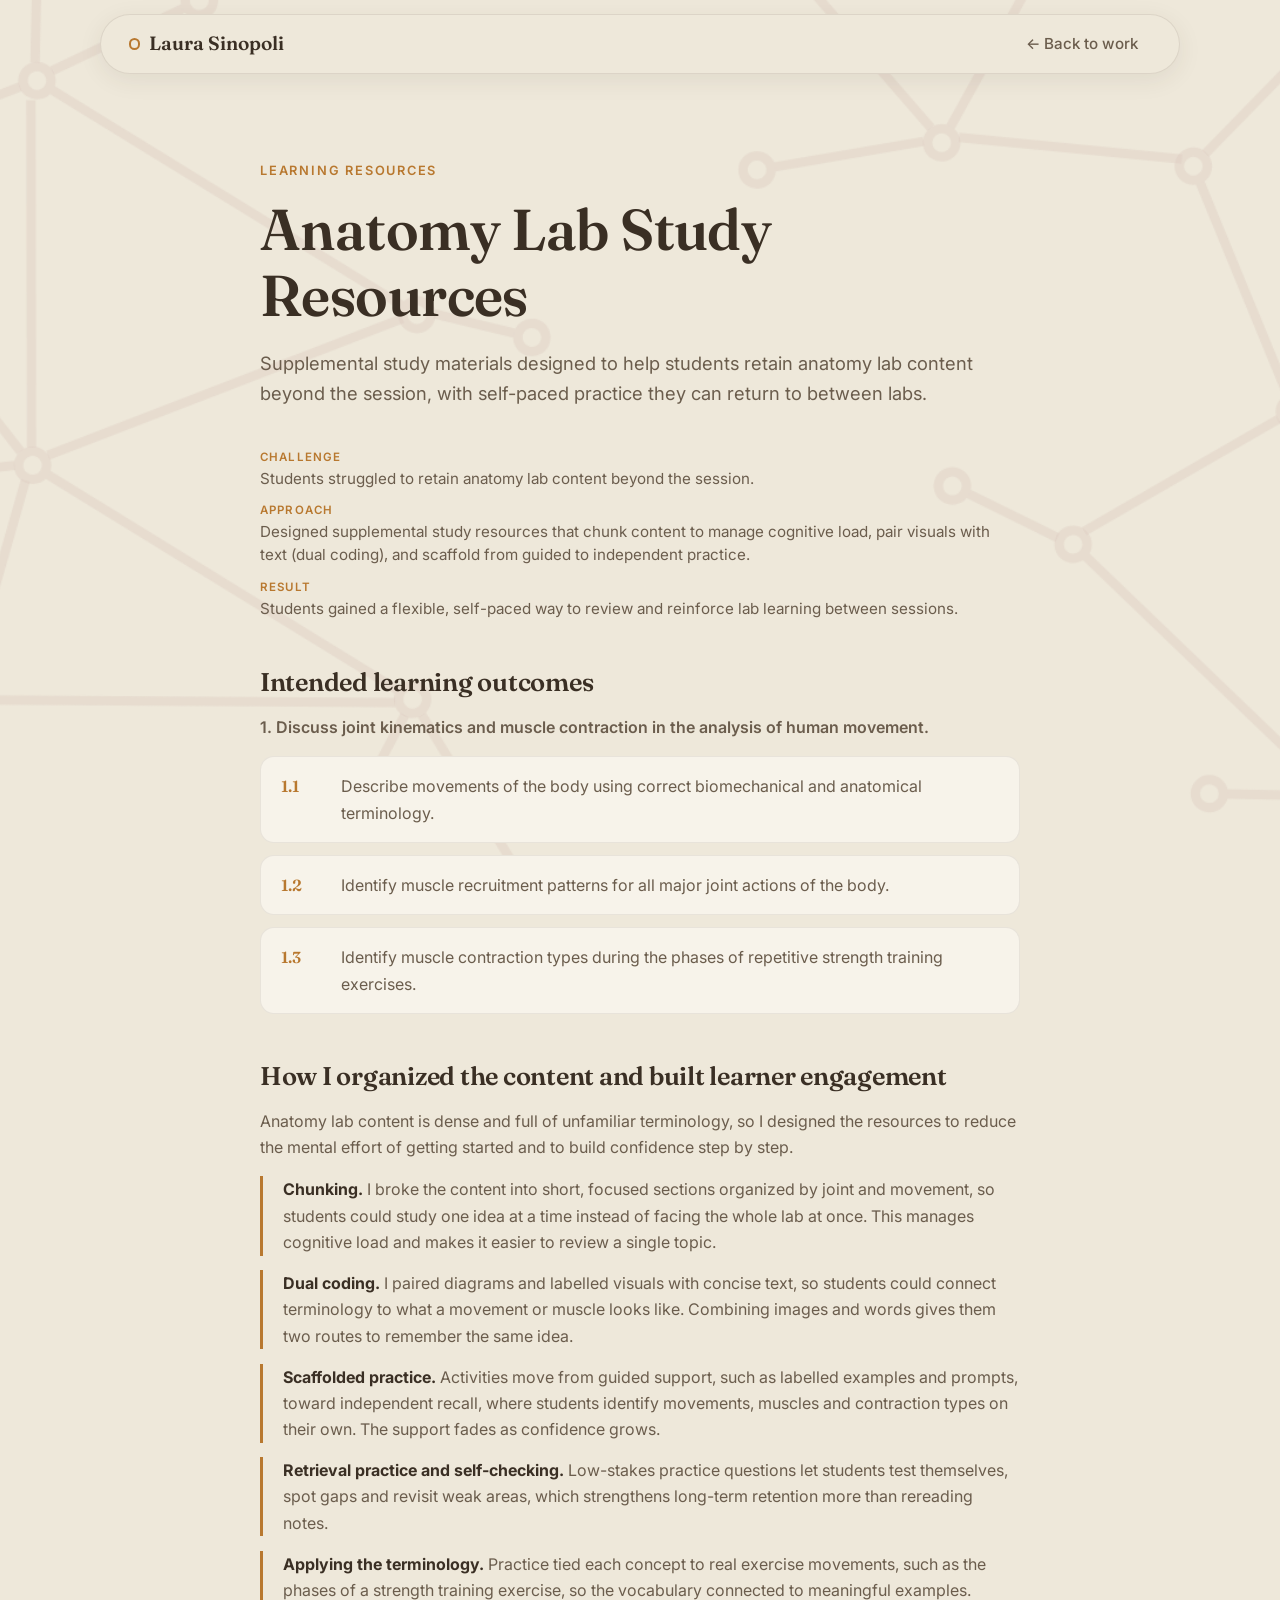
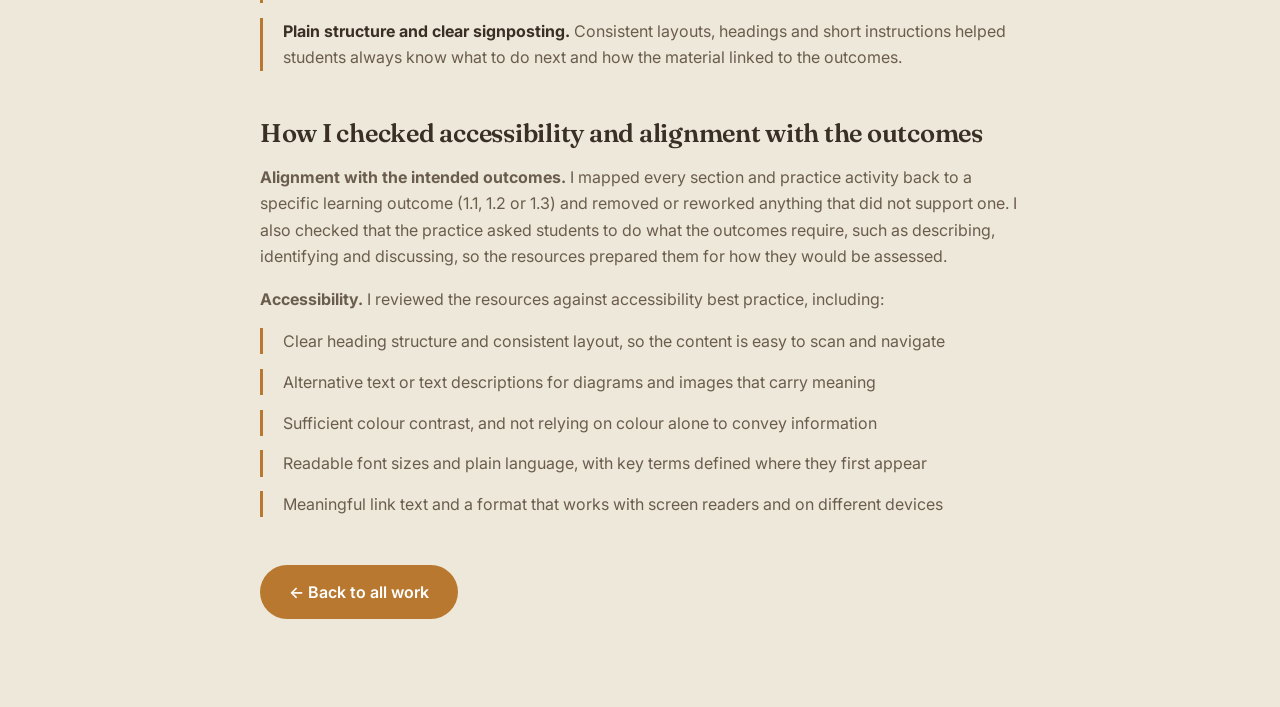
==== project-workbook.html @ ded8ede0 "project-workbook.html" ====
<!DOCTYPE html>
<html lang="en">
<head>
  <meta charset="UTF-8" />
  <meta name="viewport" content="width=device-width, initial-scale=1" />
  <title>Anatomy Lab Study Resources | Laura Sinopoli</title>
  <meta name="description" content="Supplemental study resources for an anatomy lab, designed to improve retention using chunking, dual coding and scaffolded practice." />
  <link rel="preconnect" href="https://fonts.googleapis.com" />
  <link rel="preconnect" href="https://fonts.gstatic.com" crossorigin />
  <link href="https://fonts.googleapis.com/css2?family=Fraunces:opsz,wght@9..144,500;9..144,600&family=Inter:wght@400;500;600&display=swap" rel="stylesheet" />
  <link rel="stylesheet" href="styles.css" />

  <!-- Styles used only on this project page -->
  <style>
    .project-section { margin-top: 3rem; }
    .project-section h2 { font-size: 1.6rem; margin-bottom: 1rem; }
    .project-section p { color: var(--ink-soft); margin: 0 0 1rem; }

    .outcome-main {
      font-weight: 600;
      color: var(--ink);
      margin-bottom: 1rem;
    }
    .outcomes {
      list-style: none;
      padding: 0;
      margin: 0;
      display: grid;
      gap: 0.75rem;
    }
    .outcomes li {
      display: grid;
      grid-template-columns: 3rem 1fr;
      align-items: start;
      gap: 0.75rem;
      background: var(--cream-card);
      border: 1px solid rgba(58, 47, 36, 0.08);
      border-radius: var(--radius);
      padding: 1rem 1.25rem;
      color: var(--ink-soft);
    }
    .outcomes .num {
      font-family: "Fraunces", Georgia, serif;
      font-weight: 600;
      color: var(--accent);
    }

    .practice-list {
      list-style: none;
      padding: 0;
      margin: 0;
      display: grid;
      gap: 0.9rem;
    }
    .practice-list li {
      padding-left: 1.25rem;
      border-left: 3px solid var(--accent);
      color: var(--ink-soft);
    }
    .practice-list strong { color: var(--ink); }

    .project-hero-img {
      border-radius: var(--radius);
      margin: 2rem 0 0;
      width: 100%;
    }
  </style>
</head>
<body>

  <header class="site-header">
    <div class="header-inner">
      <a href="index.html" class="logo">Laura Sinopoli</a>
      <nav aria-label="Primary">
        <a href="index.html#work">← Back to work</a>
      </nav>
    </div>
  </header>

  <main>
    <section class="section hero">
      <div class="container narrow">

        <p class="eyebrow">Learning Resources</p>
        <h1>Anatomy Lab Study Resources</h1>
        <p class="lead">
          Supplemental study materials designed to help students retain anatomy lab content beyond the session, with self-paced practice they can return to between labs.
        </p>

        <!-- Optional: add a picture of the resources. Upload the image, then change the file name below.
        <img class="project-hero-img" src="anatomy-resources.png" alt="Sample pages from the anatomy lab study resources" />
        -->

        <!-- Challenge / Approach / Result -->
        <ul class="case-points" style="margin-top: 2.5rem;">
          <li><strong>Challenge</strong> Students struggled to retain anatomy lab content beyond the session.</li>
          <li><strong>Approach</strong> Designed supplemental study resources that chunk content to manage cognitive load, pair visuals with text (dual coding), and scaffold from guided to independent practice.</li>
          <li><strong>Result</strong> Students gained a flexible, self-paced way to review and reinforce lab learning between sessions.</li>
        </ul>

        <!-- Intended learning outcomes -->
        <div class="project-section">
          <h2>Intended learning outcomes</h2>
          <p class="outcome-main">1. Discuss joint kinematics and muscle contraction in the analysis of human movement.</p>
          <ul class="outcomes">
            <li><span class="num">1.1</span><span>Describe movements of the body using correct biomechanical and anatomical terminology.</span></li>
            <li><span class="num">1.2</span><span>Identify muscle recruitment patterns for all major joint actions of the body.</span></li>
            <li><span class="num">1.3</span><span>Identify muscle contraction types during the phases of repetitive strength training exercises.</span></li>
          </ul>
        </div>

        <!-- Content organization and engagement -->
        <div class="project-section">
          <h2>How I organized the content and built learner engagement</h2>
          <p>
            Anatomy lab content is dense and full of unfamiliar terminology, so I designed the resources to reduce the mental effort of getting started and to build confidence step by step.
          </p>
          <ul class="practice-list">
            <li><strong>Chunking.</strong> I broke the content into short, focused sections organized by joint and movement, so students could study one idea at a time instead of facing the whole lab at once. This manages cognitive load and makes it easier to review a single topic.</li>
            <li><strong>Dual coding.</strong> I paired diagrams and labelled visuals with concise text, so students could connect terminology to what a movement or muscle looks like. Combining images and words gives them two routes to remember the same idea.</li>
            <li><strong>Scaffolded practice.</strong> Activities move from guided support, such as labelled examples and prompts, toward independent recall, where students identify movements, muscles and contraction types on their own. The support fades as confidence grows.</li>
            <li><strong>Retrieval practice and self-checking.</strong> Low-stakes practice questions let students test themselves, spot gaps and revisit weak areas, which strengthens long-term retention more than rereading notes.</li>
            <li><strong>Applying the terminology.</strong> Practice tied each concept to real exercise movements, such as the phases of a strength training exercise, so the vocabulary connected to meaningful examples.</li>
            <li><strong>Plain structure and clear signposting.</strong> Consistent layouts, headings and short instructions helped students always know what to do next and how the material linked to the outcomes.</li>
          </ul>
        </div>

        <!-- Accessibility and alignment -->
        <div class="project-section">
          <h2>How I checked accessibility and alignment with the outcomes</h2>

          <p><strong>Alignment with the intended outcomes.</strong> I mapped every section and practice activity back to a specific learning outcome (1.1, 1.2 or 1.3) and removed or reworked anything that did not support one. I also checked that the practice asked students to do what the outcomes require, such as describing, identifying and discussing, so the resources prepared them for how they would be assessed.</p>

          <p><strong>Accessibility.</strong> I reviewed the resources against accessibility best practice, including:</p>
          <ul class="practice-list">
            <li>Clear heading structure and consistent layout, so the content is easy to scan and navigate</li>
            <li>Alternative text or text descriptions for diagrams and images that carry meaning</li>
            <li>Sufficient colour contrast, and not relying on colour alone to convey information</li>
            <li>Readable font sizes and plain language, with key terms defined where they first appear</li>
            <li>Meaningful link text and a format that works with screen readers and on different devices</li>
          </ul>
        </div>

        <div style="margin-top: 3rem;">
          <a class="btn" href="index.html#work">← Back to all work</a>
        </div>

      </div>
    </section>
  </main>

  <script src="script.js"></script>
</body>
</html>
---- styles.css ----
/* =========================================================
   Laura Sinopoli | Portfolio styles
   ========================================================= */

:root {
  --cream: #eee8da;           /* main page background */
  --cream-deep: #ddd5c1;      /* pattern colour (only used if you switch back to the pattern) */
  --cream-card: #f7f3ea;      /* cards, stat boxes, chips */
  --ink: #3a2f24;
  --ink-soft: #6b5d4d;
  --accent: #b8782f;
  --footer-bg: #3a2f24;
  --footer-ink: #f3e9d2;
  --radius: 14px;
  --header-alpha: 1;          /* updated by script.js while scrolling */
}

*, *::before, *::after { box-sizing: border-box; }

html { scroll-behavior: smooth; scroll-padding-top: 90px; }

body {
  margin: 0;
  font-family: "Inter", system-ui, -apple-system, sans-serif;
  color: var(--ink);
  line-height: 1.65;

  /* Background image. The path is relative to index.html and is case-sensitive. */
  background-color: var(--cream);
  background-image: url("background.png");
  background-size: cover;
  background-position: center;
  background-repeat: no-repeat;
  background-attachment: fixed;
}

img { max-width: 100%; display: block; }
a { color: inherit; }

.container { width: min(1080px, 100% - 3rem); margin-inline: auto; }
.container.narrow { width: min(760px, 100% - 3rem); }

h1, h2, h3 {
  font-family: "Fraunces", Georgia, serif;
  font-weight: 600;
  line-height: 1.15;
  margin: 0 0 1rem;
  letter-spacing: -0.01em;
}
h1 { font-size: clamp(2.2rem, 5.5vw, 3.6rem); }
h2 { font-size: clamp(1.7rem, 3.5vw, 2.3rem); margin-bottom: 2rem; }
h3 { font-size: 1.2rem; }

/* =========================================================
   Header: floating rounded bar that fades as you scroll
   ========================================================= */
.site-header {
  position: fixed;
  inset: 0 0 auto 0;
  z-index: 50;
  padding-top: 14px;
  pointer-events: none;       /* only the rounded bar itself is clickable */
}
.header-inner {
  pointer-events: auto;
  width: min(1080px, 100% - 2rem);
  margin-inline: auto;
  display: flex;
  align-items: center;
  justify-content: space-between;
  height: 60px;
  padding: 0 1.75rem;
  border-radius: 999px;
  /* 238, 232, 218 = --cream. The alpha is set by script.js as you scroll. */
  background: rgba(238, 232, 218, var(--header-alpha));
  border: 1px solid rgba(58, 47, 36, 0.1);
  box-shadow: 0 6px 24px rgba(58, 47, 36, 0.08);
}

/* Name + open circle */
.logo {
  font-family: "Fraunces", Georgia, serif;
  font-weight: 600;
  font-size: 1.2rem;
  text-decoration: none;
  display: inline-flex;
  align-items: center;
  gap: 0.55rem;
}
.logo::before {
  content: "";
  width: 0.7rem;
  height: 0.7rem;
  border: 2px solid var(--accent);
  border-radius: 50%;
  background: transparent;
  transition: background 0.25s ease;
}
.logo:hover::before { background: var(--accent); }

/* Navigation links: no underline, spaced out, pop on hover */
.site-header nav { display: flex; gap: 2.25rem; }
.site-header nav a,
.site-header nav a:visited {
  text-decoration: none;
  font-size: 0.95rem;
  font-weight: 500;
  color: var(--ink-soft);
  padding: 0.35rem 0.8rem;
  border-radius: 999px;
  transition: color 0.2s ease, background 0.2s ease, transform 0.2s ease;
}
.site-header nav a:hover,
.site-header nav a:focus-visible {
  color: var(--accent);
  background: rgba(184, 120, 47, 0.12);
  transform: translateY(-2px);
}

/* =========================================================
   Sections
   ========================================================= */
.section { padding: 5.5rem 0; }

.hero { padding-top: 10rem; }
.eyebrow {
  text-transform: uppercase;
  letter-spacing: 0.14em;
  font-size: 0.8rem;
  font-weight: 600;
  color: var(--accent);
  margin: 0 0 1rem;
}
.lead { font-size: 1.15rem; color: var(--ink-soft); max-width: 62ch; }

/* ---------- Stats ---------- */
.stats {
  list-style: none;
  padding: 0;
  margin: 3rem 0 0;
  display: grid;
  grid-template-columns: repeat(3, 1fr);
  gap: 1rem;
}
.stats li {
  background: var(--cream-card);
  border: 1px solid rgba(58, 47, 36, 0.08);
  border-radius: var(--radius);
  padding: 1.5rem 1.25rem;
  text-align: center;
}
.stat-number {
  display: block;
  font-family: "Fraunces", Georgia, serif;
  font-size: 2.4rem;
  font-weight: 600;
  color: var(--accent);
  line-height: 1.1;
}
.stat-label { font-size: 0.9rem; color: var(--ink-soft); }

/* Accent line with a note, centered under the stat cards */
.stat-note {
  display: grid;
  /* equal-width lines on each side keep the text perfectly centered */
  grid-template-columns: minmax(1.5rem, 1fr) minmax(0, auto) minmax(1.5rem, 1fr);
  align-items: center;
  gap: 1.25rem;
  margin: 2.25rem 0 0;
  font-size: 1rem;
  font-weight: 500;
  color: var(--ink-soft);
}
.stat-note span {
  max-width: 34rem;
  text-align: center;
  text-wrap: balance;
}
.stat-note::before,
.stat-note::after {
  content: "";
  height: 2px;
  border-radius: 2px;
}
.stat-note::before { background: linear-gradient(to right, transparent, var(--accent)); }
.stat-note::after  { background: linear-gradient(to left, transparent, var(--accent)); }

/* The two percentages: larger, in the accent colour */
.stat-note strong {
  font-family: "Fraunces", Georgia, serif;
  font-size: 1.55rem;
  font-weight: 600;
  line-height: 1;
  color: var(--accent);
}

/* ---------- Work cards ---------- */
.cards {
  display: grid;
  grid-template-columns: repeat(auto-fit, minmax(260px, 1fr));
  gap: 1.5rem;
}
.card {
  background: var(--cream-card);
  border: 1px solid rgba(58, 47, 36, 0.08);
  border-radius: var(--radius);
  padding: 1.75rem;
  display: flex;
  flex-direction: column;
  overflow: hidden;           /* rounded corners clip the thumbnail */
}
.card p { color: var(--ink-soft); flex: 1; margin: 0 0 1.25rem; }

/* Thumbnail (image or video) across the top of a card */
.card-img {
  display: block;
  max-width: none;            /* lets the media stretch edge to edge */
  width: calc(100% + 3.5rem); /* cancels the card's side padding */
  margin: -1.75rem -1.75rem 1.25rem;
  aspect-ratio: 16 / 10;
  object-fit: cover;          /* crops neatly instead of stretching */
}

.tag {
  align-self: flex-start;
  font-size: 0.75rem;
  font-weight: 600;
  letter-spacing: 0.05em;
  text-transform: uppercase;
  color: var(--accent);
  background: rgba(184, 120, 47, 0.12);
  padding: 0.25rem 0.65rem;
  border-radius: 999px;
  margin-bottom: 1rem;
}

/* Challenge / Approach / Result */
.case-points {
  list-style: none;
  padding: 0;
  margin: 0 0 1.25rem;
  flex: 1;                    /* keeps "View project" at the bottom of every card */
  display: grid;
  gap: 0.75rem;
}
.case-points li {
  font-size: 0.95rem;
  line-height: 1.5;
  color: var(--ink-soft);
}
.case-points strong {
  display: block;
  font-size: 0.72rem;
  font-weight: 600;
  letter-spacing: 0.1em;
  text-transform: uppercase;
  color: var(--accent);
  margin-bottom: 0.1rem;
}

.card-link { font-weight: 600; text-decoration: none; color: var(--ink); }
.card-link:hover { color: var(--accent); }

/* ---------- Skills ---------- */
.skills {
  display: grid;
  grid-template-columns: repeat(auto-fit, minmax(260px, 1fr));
  gap: 2rem;
}
.skill-group h3 { margin-bottom: 0.9rem; }
.chips { list-style: none; padding: 0; margin: 0; display: flex; flex-wrap: wrap; gap: 0.5rem; }
.chips li {
  background: var(--cream-card);
  border: 1px solid rgba(58, 47, 36, 0.12);
  border-radius: 999px;
  padding: 0.35rem 0.9rem;
  font-size: 0.9rem;
}

/* =========================================================
   Footer
   ========================================================= */
.footer {
  background: var(--footer-bg);
  color: var(--footer-ink);
  padding: 5rem 0 2.5rem;
  text-align: center;
  margin-top: 3rem;
}
.footer h2 { color: var(--footer-ink); margin-bottom: 0.75rem; }
.footer p { color: rgba(243, 233, 210, 0.75); margin: 0 0 1.75rem; }
.btn {
  display: inline-block;
  background: var(--accent);
  color: #fff;
  text-decoration: none;
  font-weight: 600;
  padding: 0.85rem 1.8rem;
  border-radius: 999px;
  transition: transform 0.2s ease, background 0.2s ease;
}
.btn:hover { background: #cf8a39; transform: translateY(-2px); }
.contact-list {
  list-style: none;
  padding: 0;
  margin: 2rem 0 0;
  display: flex;
  flex-wrap: wrap;
  justify-content: center;
  gap: 0.5rem 2rem;
}
.contact-list a { text-decoration: none; color: var(--footer-ink); border-bottom: 1px solid rgba(243, 233, 210, 0.3); }
.contact-list a:hover { border-color: var(--footer-ink); }
.copyright { margin-top: 3rem !important; font-size: 0.85rem; }

/* =========================================================
   Motion
   ========================================================= */

/* Scroll reveal */
.reveal { opacity: 0; transform: translateY(18px); transition: opacity 0.7s ease, transform 0.7s ease; }
.reveal.visible { opacity: 1; transform: none; }

/* Card and stat hover pop (placed after the reveal rules so it wins) */
.card.reveal,
.stats li.reveal {
  transition: opacity 0.7s ease, transform 0.3s ease, box-shadow 0.3s ease;
}
.card.visible:hover,
.stats li.visible:hover {
  transform: translateY(-6px) scale(1.02);
  box-shadow: 0 18px 36px rgba(58, 47, 36, 0.14);
}

@media (prefers-reduced-motion: reduce) {
  html { scroll-behavior: auto; }
  .reveal { opacity: 1; transform: none; transition: none; }
  .card, .btn, .site-header nav a { transition: none; }
}

/* =========================================================
   Bio photo (beside the intro text)
   ========================================================= */
.bio-row {
  display: flex;
  align-items: center;
  gap: 2.25rem;
}
.bio-row .lead { margin: 0; }

.bio-photo {
  position: relative;
  flex: 0 0 auto;
  width: 170px;
  height: 170px;
  border-radius: 50%;
  outline: none;
  cursor: pointer;
}
.bio-photo img {
  width: 100%;
  height: 100%;
  object-fit: cover;
  border-radius: 50%;
  border: 4px solid var(--cream-card);
  box-shadow: 0 0 0 2px var(--accent), 0 12px 28px rgba(58, 47, 36, 0.15);
  transition: transform 0.35s ease, box-shadow 0.35s ease;
}
/* Hover (mouse), focus (keyboard) and tap (phones) all trigger the surprise */
.bio-photo:hover img,
.bio-photo:focus img {
  transform: rotate(-4deg) scale(1.06);
  box-shadow: 0 0 0 5px var(--accent), 0 18px 36px rgba(58, 47, 36, 0.2);
}
.bio-badge {
  position: absolute;
  left: 50%;
  bottom: -14px;
  transform: translate(-50%, 8px) scale(0.9);
  opacity: 0;
  background: var(--accent);
  color: #fff;
  font-size: 0.85rem;
  font-weight: 600;
  padding: 0.35rem 0.9rem;
  border-radius: 999px;
  white-space: nowrap;
  pointer-events: none;
  transition: opacity 0.3s ease, transform 0.3s ease;
}
.bio-photo:hover .bio-badge,
.bio-photo:focus .bio-badge {
  opacity: 1;
  transform: translate(-50%, 0) scale(1);
}

/* =========================================================
   "Watch the full video" button + popup
   ========================================================= */

/* Makes the button look exactly like the "View project →" links */
.card-link-btn {
  appearance: none;
  -webkit-appearance: none;
  background: none;
  border: 0;
  padding: 0;
  margin: 0;
  font: inherit;
  font-weight: 600;
  color: var(--ink);
  text-align: left;
  cursor: pointer;
}
.card-link-btn:hover { color: var(--accent); }

.video-dialog {
  border: 0;
  padding: 0;
  width: min(900px, 92vw);
  border-radius: var(--radius);
  background: #000;
  overflow: hidden;
}
.video-dialog::backdrop { background: rgba(58, 47, 36, 0.75); }
.video-dialog video { display: block; width: 100%; }
.video-close {
  position: absolute;
  top: 0.5rem;
  right: 0.75rem;
  z-index: 1;
  background: rgba(0, 0, 0, 0.5);
  color: #fff;
  border: 0;
  border-radius: 50%;
  width: 2rem;
  height: 2rem;
  font-size: 1.3rem;
  line-height: 1;
  cursor: pointer;
}

/* =========================================================
   Custom cursor: a small connection dot in the accent colour
   ========================================================= */
@media (hover: hover) and (pointer: fine) {
  html.has-dot-cursor,
  html.has-dot-cursor * { cursor: none; }

  /* the video popup keeps the normal cursor, since the dot sits behind it */
  html.has-dot-cursor .video-dialog,
  html.has-dot-cursor .video-dialog * { cursor: auto; }
  html.has-dot-cursor .video-close { cursor: pointer; }
}

.cursor-dot {
  position: fixed;
  top: 0;
  left: 0;
  z-index: 300;
  width: 10px;
  height: 10px;
  border-radius: 50%;
  background: var(--accent);
  box-shadow: 0 0 0 0 rgba(184, 120, 47, 0);
  pointer-events: none;
  opacity: 0;
  transform: translate(-100px, -100px) translate(-50%, -50%);
  /* position is set directly by script.js, so only the look is animated */
  transition: width 0.22s ease, height 0.22s ease, background 0.22s ease,
              box-shadow 0.22s ease, opacity 0.2s ease;
}
.cursor-dot.on { opacity: 1; }

/* Over links and buttons: the dot opens into a soft ring */
.cursor-dot.is-link {
  width: 34px;
  height: 34px;
  background: rgba(184, 120, 47, 0.14);
  box-shadow: 0 0 0 1.5px var(--accent);
}

/* While clicking: it squeezes slightly */
.cursor-dot.is-down { width: 7px; height: 7px; }
.cursor-dot.is-link.is-down { width: 26px; height: 26px; }


/* =========================================================
   Phones (keep this last so it overrides everything above)
   ========================================================= */
@media (max-width: 640px) {
  body { background-attachment: scroll; }   /* fixed backgrounds can jump on phones */

  .header-inner { padding: 0 1.1rem; }
  .logo { font-size: 1rem; }
  .site-header nav { gap: 0.2rem; }
  .site-header nav a { font-size: 0.8rem; padding: 0.3rem 0.5rem; }

  .stats { grid-template-columns: 1fr; }
  .section { padding: 4rem 0; }
  .hero { padding-top: 8rem; }

  .bio-row { flex-direction: column; align-items: flex-start; gap: 2rem; }
  .bio-photo { width: 150px; height: 150px; }

  .stat-note { grid-template-columns: 1rem minmax(0, 1fr) 1rem; gap: 0.75rem; }
}

/* ---------- Featured card ---------- */
.media-link { display: block; }

.card-featured {
  grid-column: 1 / -1;                 /* spans the full width of the grid */
  display: grid;
  grid-template-columns: 1.1fr 1fr;
  padding: 0;
  border: 2px solid var(--accent);
  box-shadow: 0 16px 36px rgba(184, 120, 47, 0.18);
}
.card-featured .media-link { height: 100%; }
.card-featured .card-img {
  width: 100%;
  height: 100%;
  min-height: 220px;
  margin: 0;
  aspect-ratio: auto;
}
.card-featured .card-body {
  display: flex;
  flex-direction: column;
  padding: 2.25rem;
}
.card-featured h3 { font-size: 1.6rem; }
.card-featured .case-points { margin-bottom: 1.5rem; }
.card-featured .btn { align-self: flex-start; }

/* Solid badge instead of the soft tag */
.tag-featured {
  background: var(--accent);
  color: #fff;
}

@media (max-width: 760px) {
  .card-featured { grid-template-columns: 1fr; }
  .card-featured .card-img { min-height: 0; aspect-ratio: 16 / 10; }
  .card-featured .card-body { padding: 1.75rem; }
}
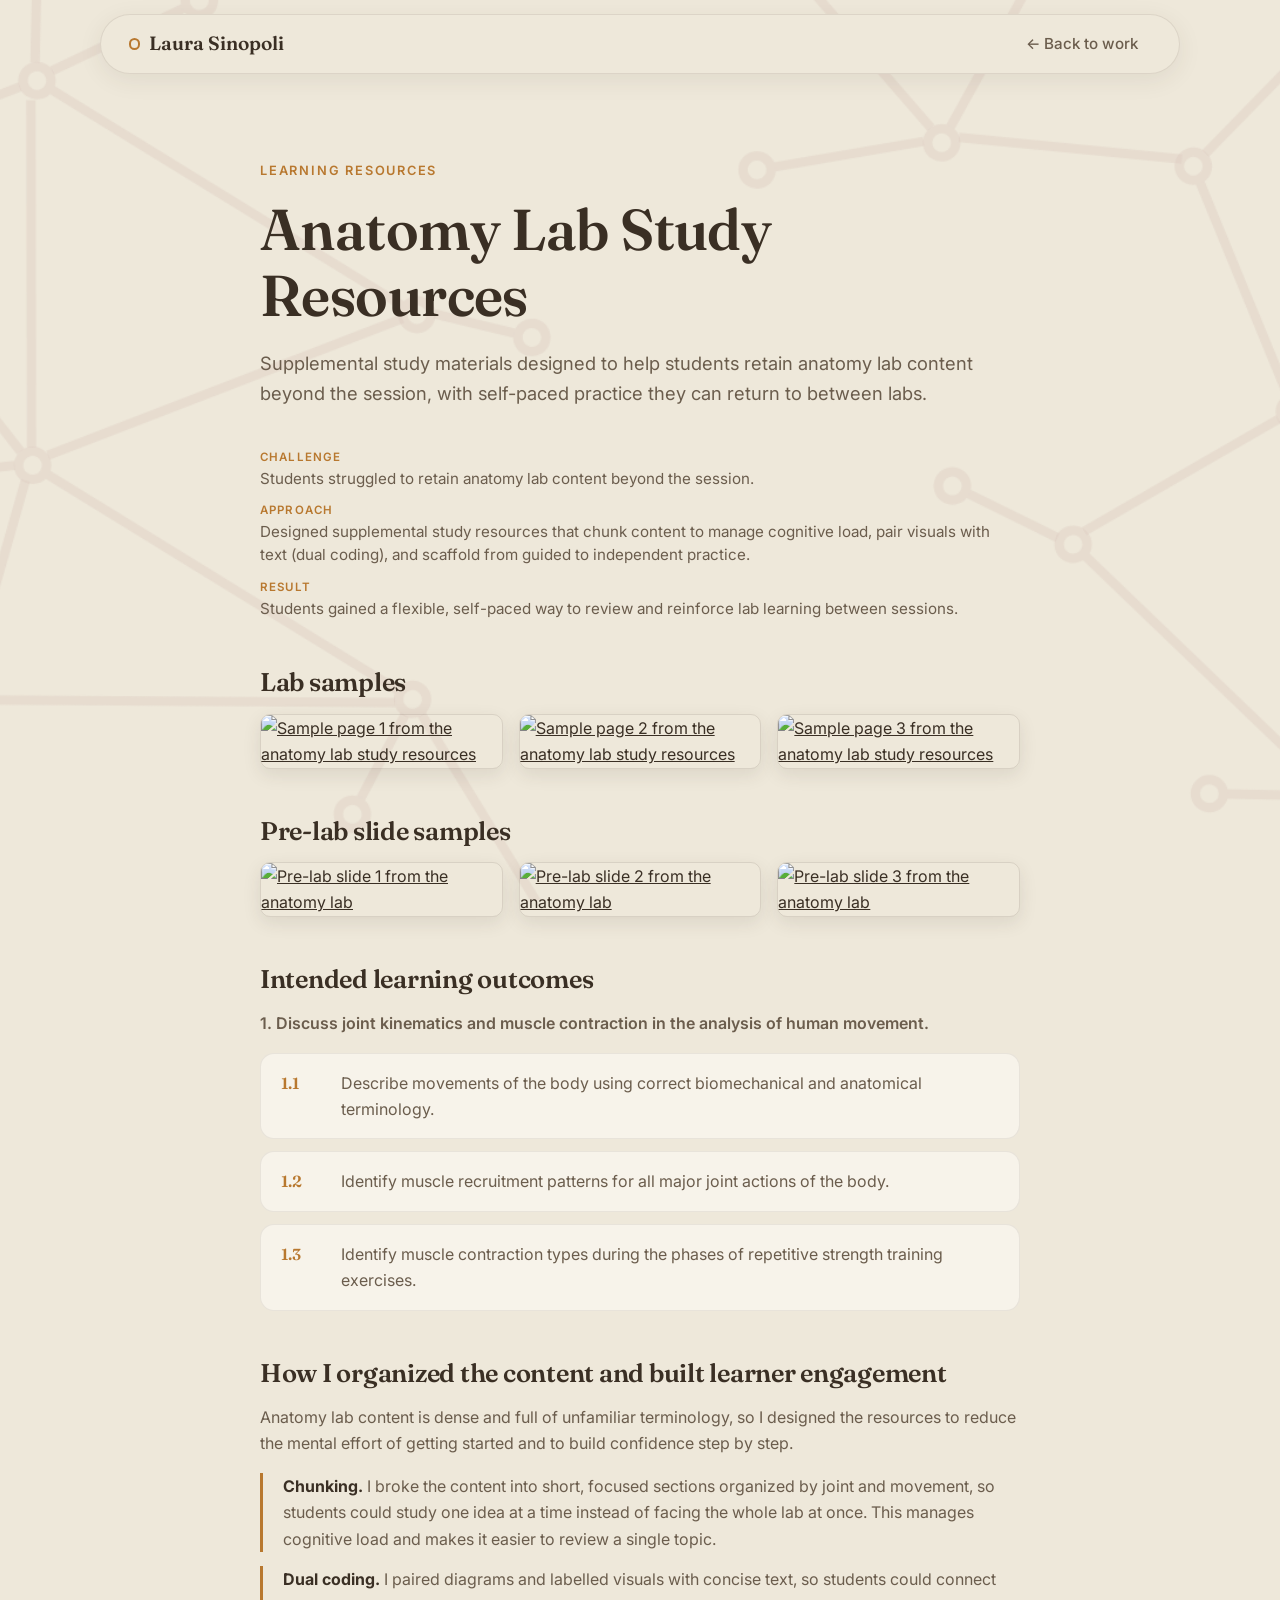
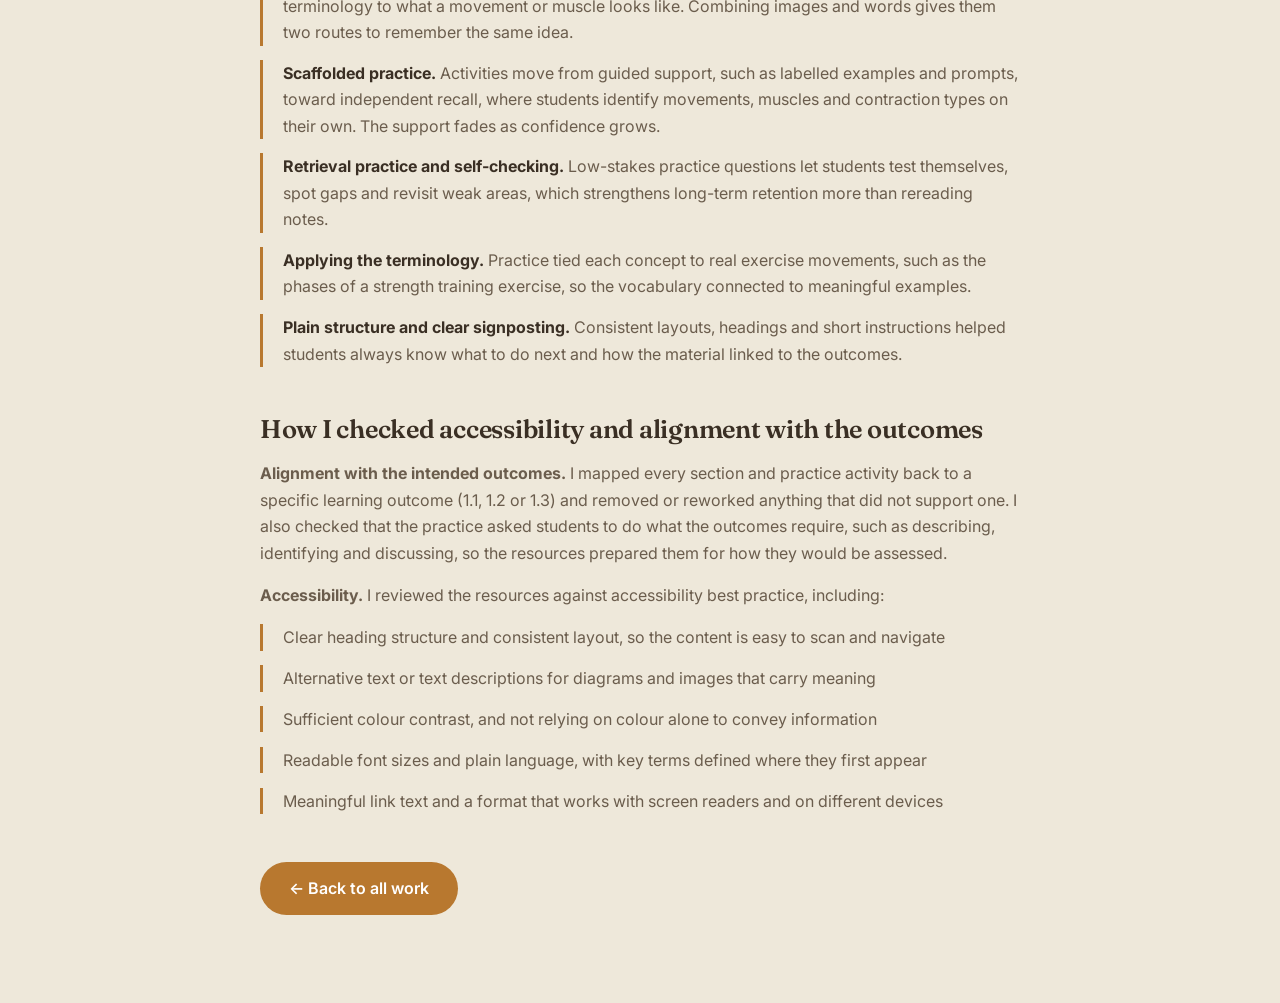
==== commit 8af7720f: "Update project-workbook.html" ====
--- a/project-workbook.html
+++ b/project-workbook.html
@@ -64,6 +64,23 @@
       margin: 2rem 0 0;
       width: 100%;
     }
+
+    .sample-grid {
+      display: grid;
+      grid-template-columns: repeat(auto-fit, minmax(200px, 1fr));
+      gap: 1rem;
+    }
+    .sample-grid img {
+      width: 100%;
+      border-radius: 10px;
+      border: 1px solid rgba(58, 47, 36, 0.12);
+      box-shadow: 0 6px 18px rgba(58, 47, 36, 0.1);
+      transition: transform 0.25s ease, box-shadow 0.25s ease;
+    }
+    .sample-grid a:hover img {
+      transform: translateY(-4px);
+      box-shadow: 0 12px 26px rgba(58, 47, 36, 0.16);
+    }
   </style>
 </head>
 <body>
@@ -97,6 +114,26 @@
           <li><strong>Approach</strong> Designed supplemental study resources that chunk content to manage cognitive load, pair visuals with text (dual coding), and scaffold from guided to independent practice.</li>
           <li><strong>Result</strong> Students gained a flexible, self-paced way to review and reinforce lab learning between sessions.</li>
         </ul>
+
+        <!-- Lab samples -->
+        <div class="project-section">
+          <h2>Lab samples</h2>
+          <div class="sample-grid">
+            <a href="lab1.png" target="_blank" rel="noopener"><img src="lab1.png" alt="Sample page 1 from the anatomy lab study resources" loading="lazy" /></a>
+            <a href="lab2.png" target="_blank" rel="noopener"><img src="lab2.png" alt="Sample page 2 from the anatomy lab study resources" loading="lazy" /></a>
+            <a href="lab3.png" target="_blank" rel="noopener"><img src="lab3.png" alt="Sample page 3 from the anatomy lab study resources" loading="lazy" /></a>
+          </div>
+        </div>
+
+        <!-- Pre-lab slide samples -->
+        <div class="project-section">
+          <h2>Pre-lab slide samples</h2>
+          <div class="sample-grid">
+            <a href="prelab1.png" target="_blank" rel="noopener"><img src="prelab1.png" alt="Pre-lab slide 1 from the anatomy lab" loading="lazy" /></a>
+            <a href="prelab2.png" target="_blank" rel="noopener"><img src="prelab2.png" alt="Pre-lab slide 2 from the anatomy lab" loading="lazy" /></a>
+            <a href="prelab3.png" target="_blank" rel="noopener"><img src="prelab3.png" alt="Pre-lab slide 3 from the anatomy lab" loading="lazy" /></a>
+          </div>
+        </div>
 
         <!-- Intended learning outcomes -->
         <div class="project-section">
